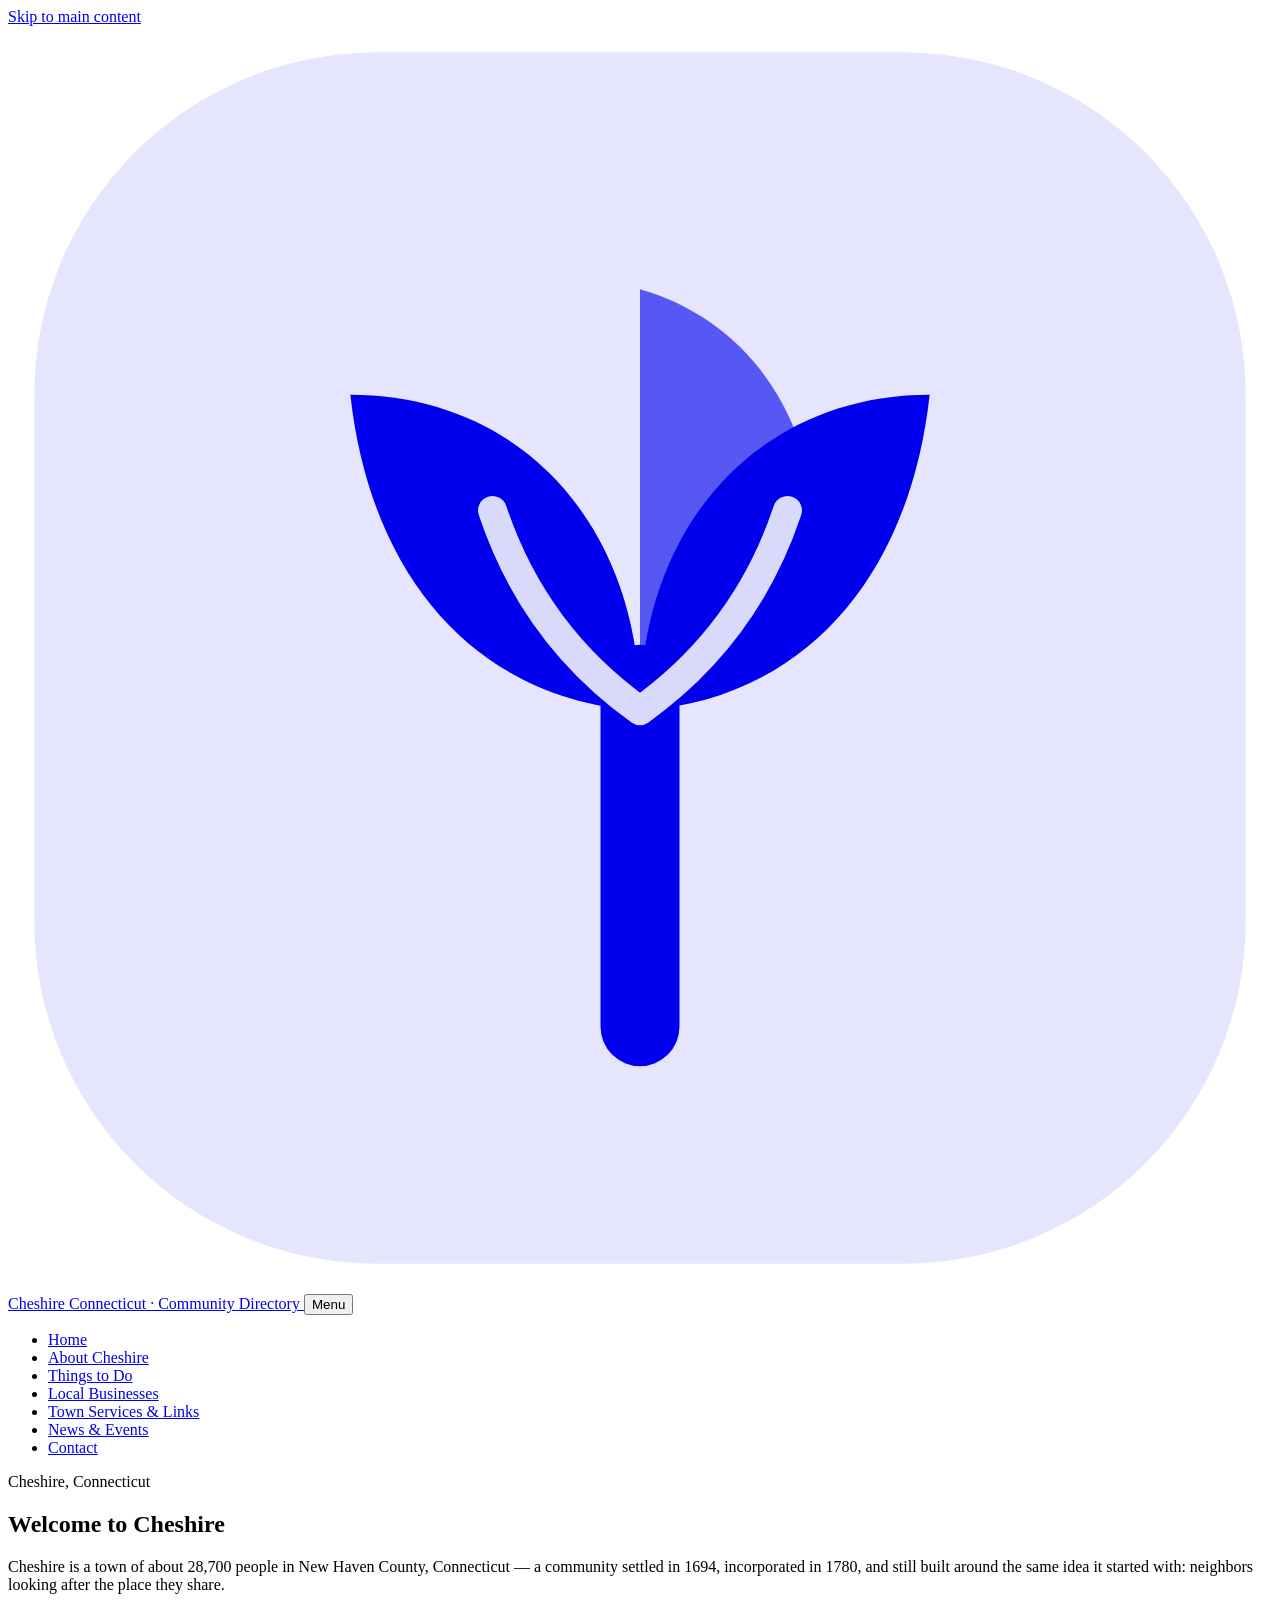
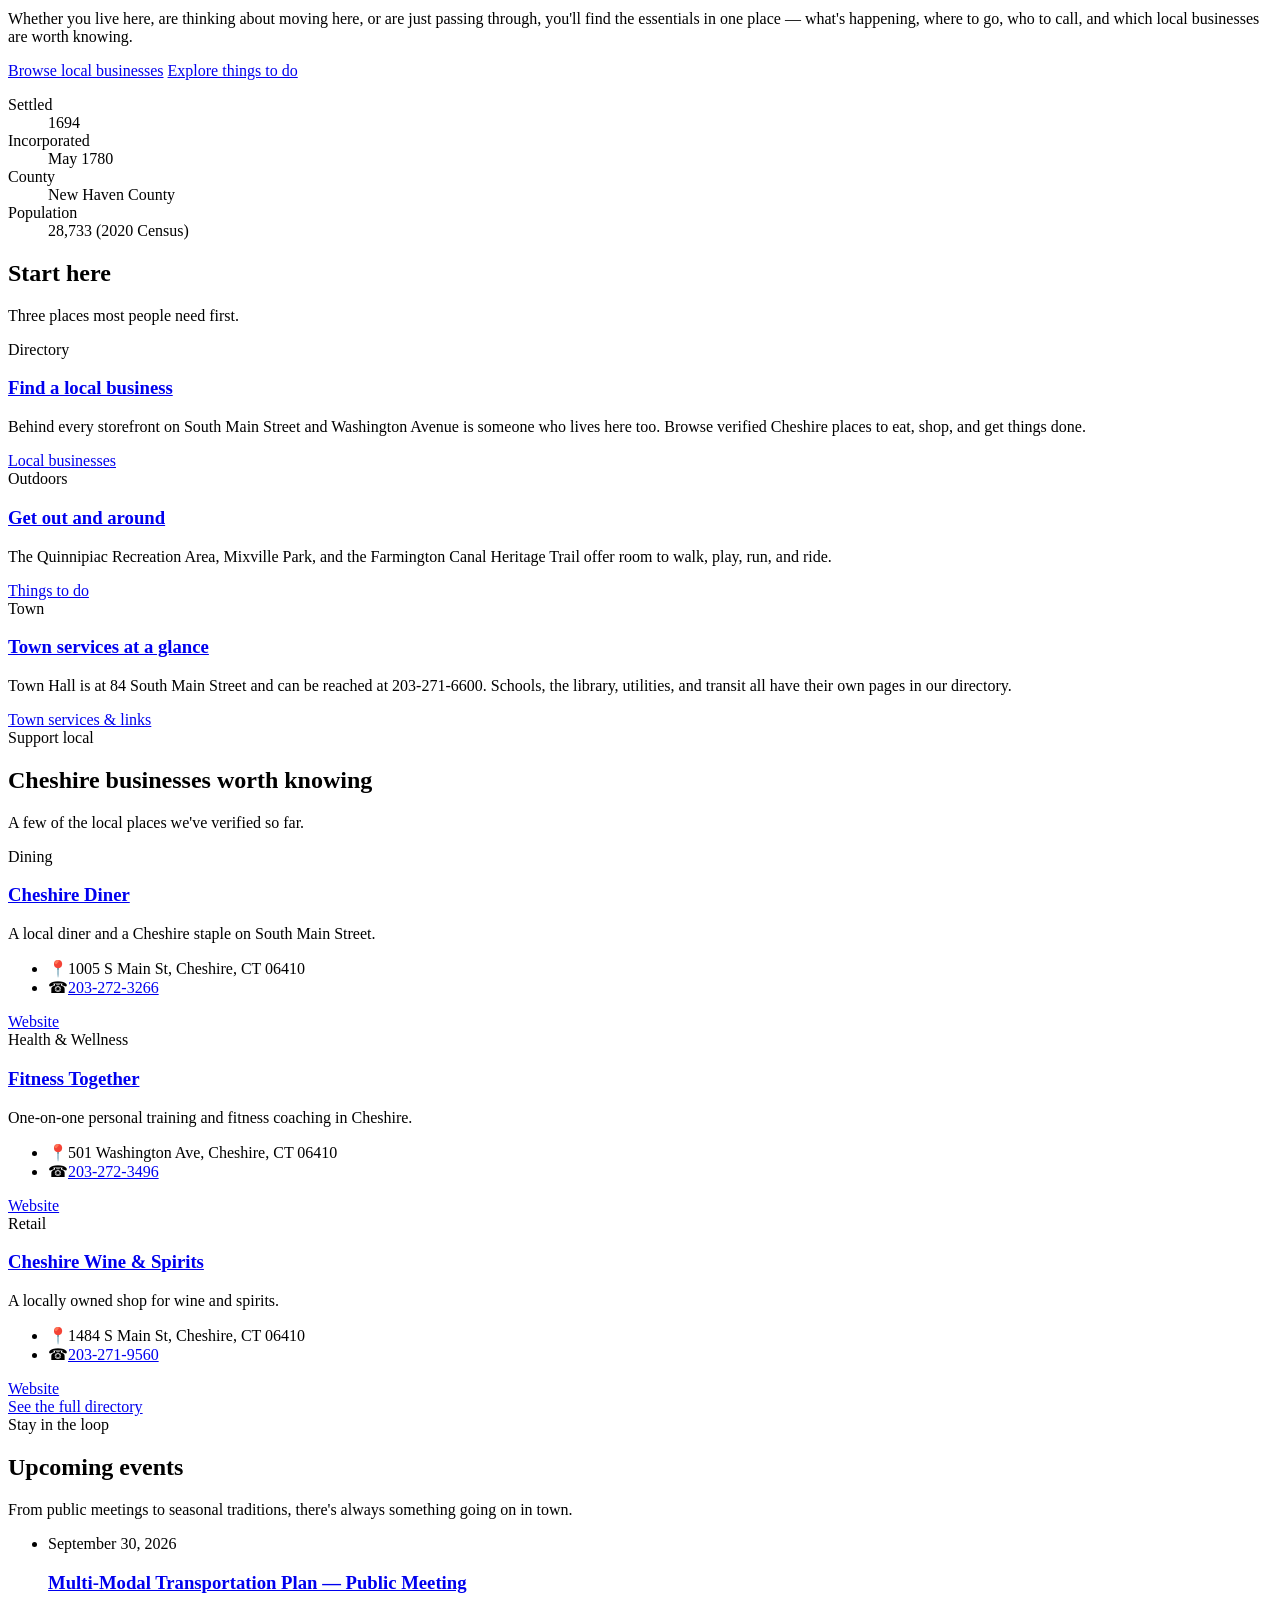
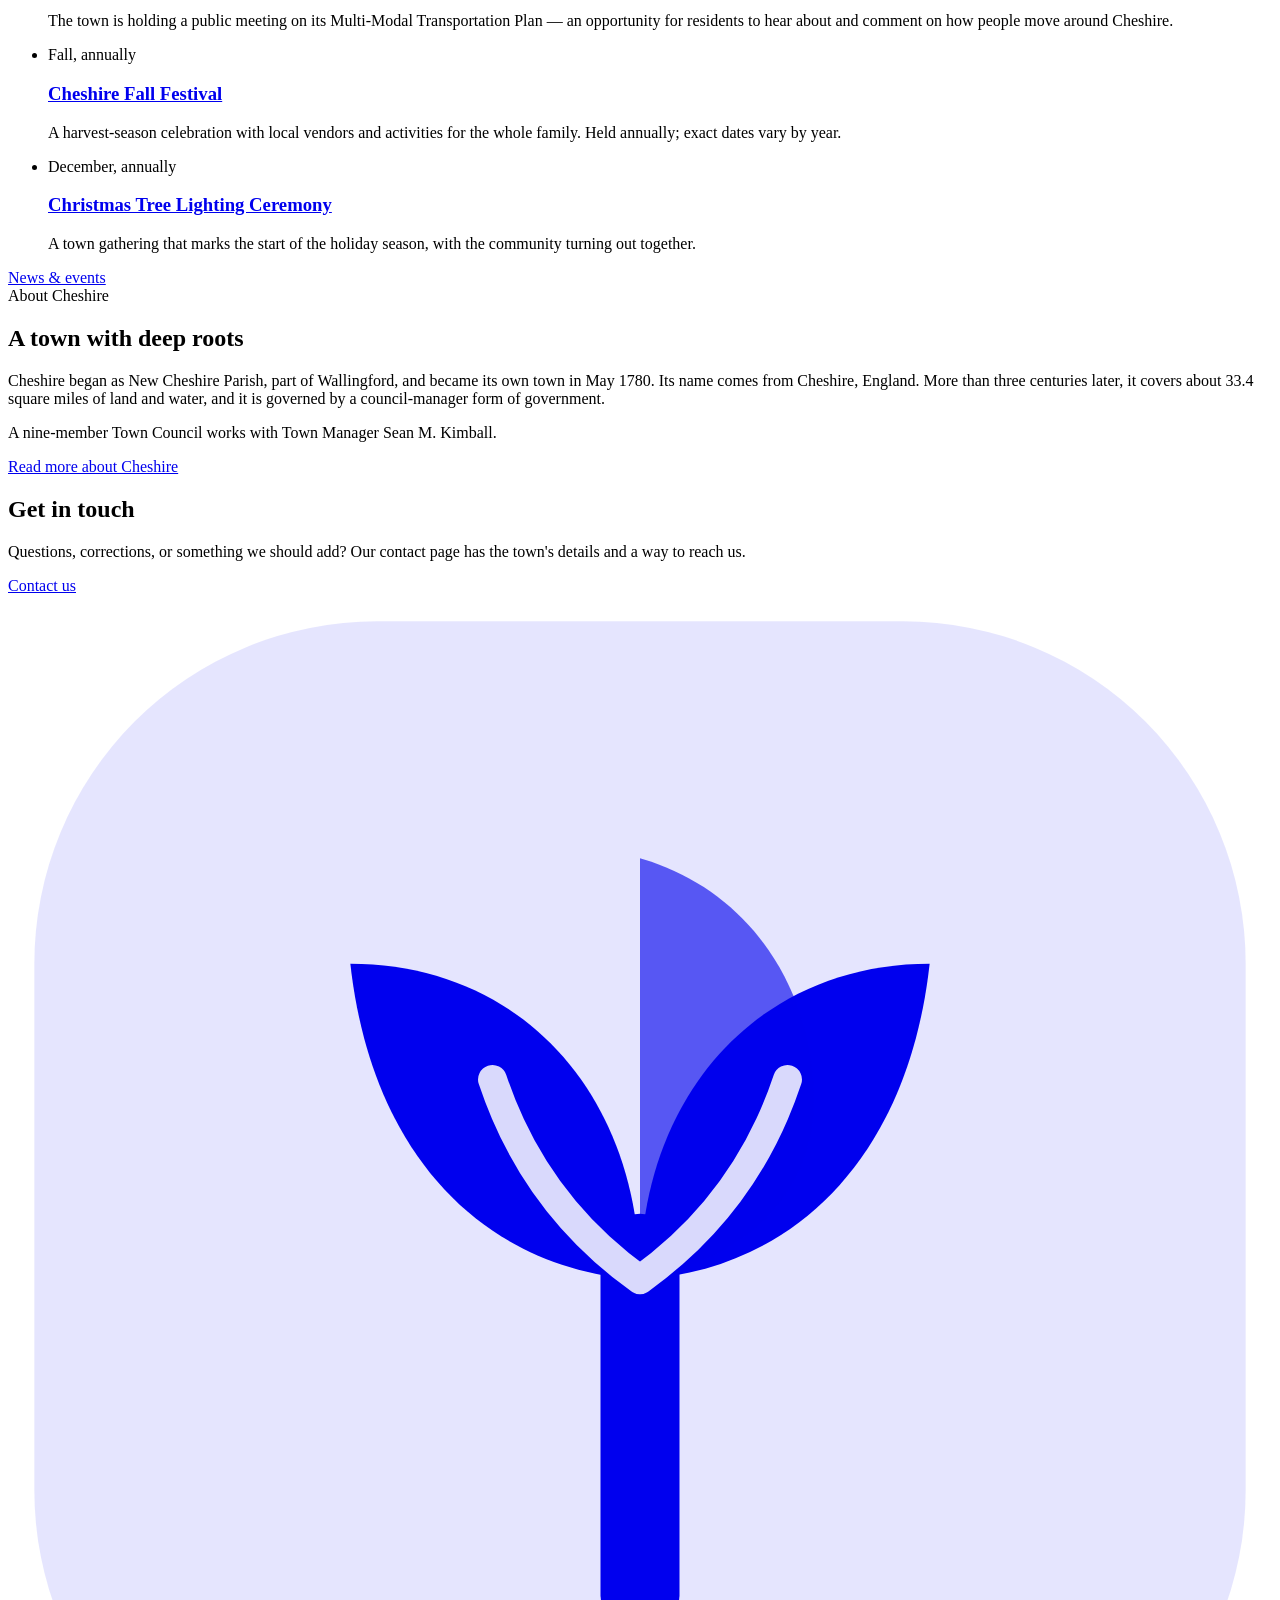
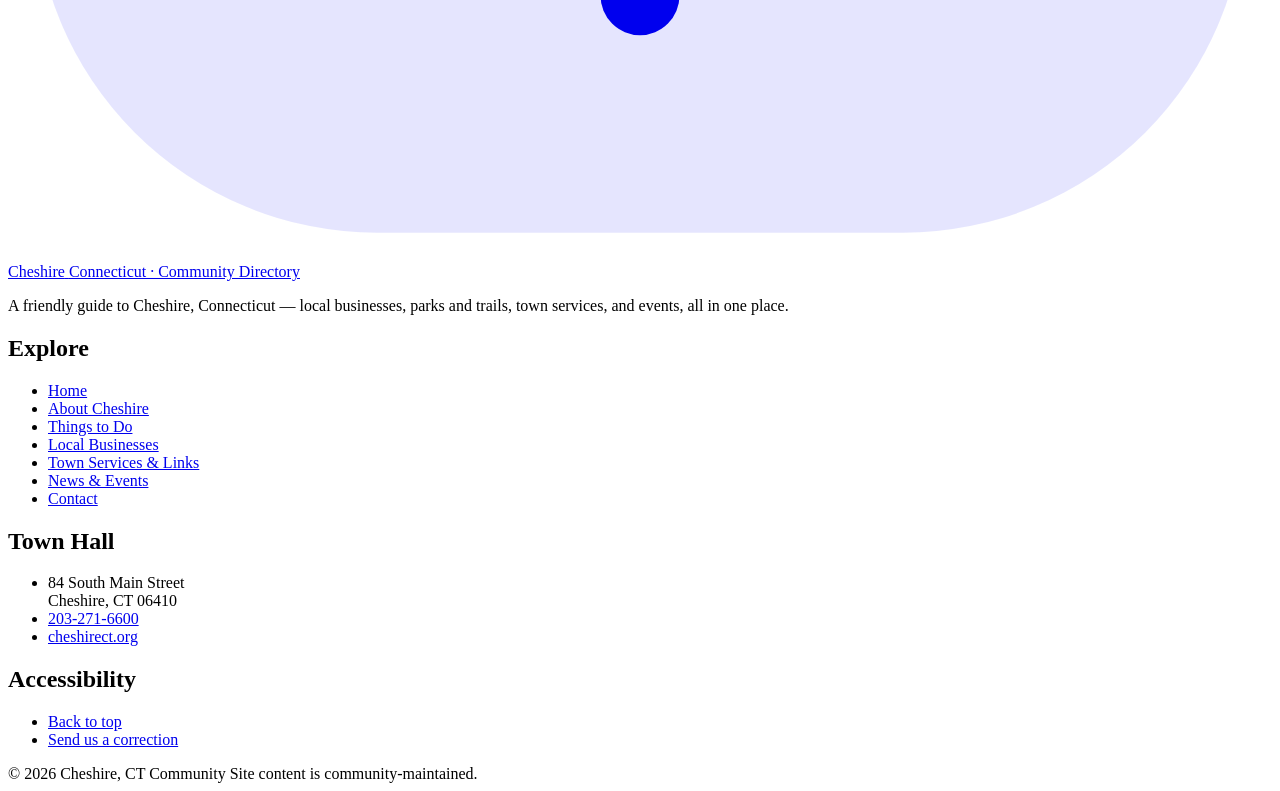
==== index.html @ d958666a "Add index.html" ====
<!DOCTYPE html>
<html lang="en">
<head>
<meta charset="utf-8">
<meta name="viewport" content="width=device-width, initial-scale=1">
<title>Cheshire Community Directory — Cheshire, Connecticut</title>
<meta name="description" content="A friendly guide to Cheshire, Connecticut — local businesses, parks and trails, town services, and events, all in one place.">
<link rel="canonical" href="index.html">

<!-- Open Graph -->
<meta property="og:type" content="website">
<meta property="og:site_name" content="Cheshire, CT Community">
<meta property="og:title" content="Cheshire, CT Community">
<meta property="og:description" content="Everything Cheshire, Connecticut in one place — what's happening, where to go, who to call, and which local businesses are worth knowing.">
<meta property="og:url" content="index.html">
<meta property="og:locale" content="en_US">
<meta name="twitter:card" content="summary">

<!-- Inline SVG favicon — the oak-leaf rosette mark (no binary asset) -->
<link rel="icon" href="data:image/svg+xml,%3Csvg xmlns='http://www.w3.org/2000/svg' viewBox='0 0 48 48'%3E%3Crect x='1' y='1' width='46' height='46' rx='13' fill='%231F5B3F'/%3E%3Cpath d='M24 38V25' stroke='%23FFFFFF' stroke-width='3' stroke-linecap='round' fill='none'/%3E%3Cpath d='M24 26c0-7 4.5-12 11-12-.8 7.2-5 11.6-11 12z' fill='%23FFFFFF'/%3E%3Cpath d='M24 26c0-7-4.5-12-11-12 .8 7.2 5 11.6 11 12z' fill='%23FFFFFF'/%3E%3Cpath d='M24 26V10c4.2 1.2 6.6 5 6.6 9.2 0 3.4-2.4 6-6.6 6.8z' fill='%23FFFFFF' opacity='0.62'/%3E%3C/svg%3E">

<link rel="stylesheet" href="css/styles.css">
<script defer src="js/main.js"></script>
</head>
<body>
<a class="skip-link" href="#main">Skip to main content</a>

<header class="site-header">
  <div class="container site-header__inner">
    <a class="brand" href="index.html">
      <svg class="logo-mark" viewBox="0 0 48 48" role="img" aria-label="Cheshire Community Directory logo">
        <rect x="1" y="1" width="46" height="46" rx="13" fill="currentColor" opacity="0.10"/>
        <path d="M24 38V25" stroke="currentColor" stroke-width="3" stroke-linecap="round" fill="none"/>
        <path d="M24 26c0-7 4.5-12 11-12-.8 7.2-5 11.6-11 12z" fill="currentColor"/>
        <path d="M24 26c0-7-4.5-12-11-12 .8 7.2 5 11.6 11 12z" fill="currentColor"/>
        <path d="M24 26V10c4.2 1.2 6.6 5 6.6 9.2 0 3.4-2.4 6-6.6 6.8z" fill="currentColor" opacity="0.62"/>
        <path d="M24 26c2.8-2 4.6-4.6 5.6-7.6M24 26c-2.8-2-4.6-4.6-5.6-7.6" stroke="#FFFFFF" stroke-width="1.1" stroke-linecap="round" fill="none" opacity="0.85"/>
      </svg>
      <span class="brand__text">
        <span class="brand__word">Cheshire</span>
        <span class="brand__descriptor">Connecticut · Community Directory</span>
      </span>
    </a>

    <button class="nav-toggle" type="button" aria-expanded="false" aria-controls="site-nav" aria-label="Open menu">
      <span class="nav-toggle__bars" aria-hidden="true"></span>
      <span class="nav-toggle__label">Menu</span>
    </button>

    <nav class="site-nav" id="site-nav" aria-label="Main">
      <ul class="site-nav__list">
        <li><a class="site-nav__link" href="index.html" aria-current="page">Home</a></li>
        <li><a class="site-nav__link" href="about.html">About Cheshire</a></li>
        <li><a class="site-nav__link" href="things-to-do.html">Things to Do</a></li>
        <li><a class="site-nav__link" href="businesses.html">Local Businesses</a></li>
        <li><a class="site-nav__link" href="services.html">Town Services &amp; Links</a></li>
        <li><a class="site-nav__link" href="news-events.html">News &amp; Events</a></li>
        <li><a class="site-nav__link" href="contact.html">Contact</a></li>
      </ul>
    </nav>
  </div>
</header>

<main id="main">

  <section class="hero" aria-labelledby="hero-title">
    <div class="hero__inner">
      <div>
        <span class="eyebrow">Cheshire, Connecticut</span>
        <h1 id="hero-title">Welcome to Cheshire</h1>
        <p class="lead">Cheshire is a town of about 28,700 people in New Haven County, Connecticut — a community settled in 1694, incorporated in 1780, and still built around the same idea it started with: neighbors looking after the place they share.</p>
        <p>Whether you live here, are thinking about moving here, or are just passing through, you'll find the essentials in one place — what's happening, where to go, who to call, and which local businesses are worth knowing.</p>
        <div class="btn-row">
          <a class="btn btn--primary" href="businesses.html">Browse local businesses</a>
          <a class="btn btn--secondary" href="things-to-do.html">Explore things to do</a>
        </div>
      </div>
      <div>
        <dl class="facts">
          <div>
            <dt>Settled</dt>
            <dd>1694</dd>
          </div>
          <div>
            <dt>Incorporated</dt>
            <dd>May 1780</dd>
          </div>
          <div>
            <dt>County</dt>
            <dd>New Haven County</dd>
          </div>
          <div>
            <dt>Population</dt>
            <dd>28,733 <span class="meta">(2020 Census)</span></dd>
          </div>
        </dl>
      </div>
    </div>
  </section>

  <section class="section" aria-labelledby="quick-title">
    <div class="container">
      <div class="section__head">
        <h2 id="quick-title">Start here</h2>
        <p class="lead">Three places most people need first.</p>
      </div>
      <div class="grid grid--cards">
        <article class="card card--link">
          <span class="eyebrow">Directory</span>
          <h3 class="card__title"><a href="businesses.html">Find a local business</a></h3>
          <p class="card__body">Behind every storefront on South Main Street and Washington Avenue is someone who lives here too. Browse verified Cheshire places to eat, shop, and get things done.</p>
          <div class="card__actions">
            <a class="link-arrow" href="businesses.html">Local businesses</a>
          </div>
        </article>
        <article class="card card--link">
          <span class="eyebrow">Outdoors</span>
          <h3 class="card__title"><a href="things-to-do.html">Get out and around</a></h3>
          <p class="card__body">The Quinnipiac Recreation Area, Mixville Park, and the Farmington Canal Heritage Trail offer room to walk, play, run, and ride.</p>
          <div class="card__actions">
            <a class="link-arrow" href="things-to-do.html">Things to do</a>
          </div>
        </article>
        <article class="card card--link">
          <span class="eyebrow">Town</span>
          <h3 class="card__title"><a href="services.html">Town services at a glance</a></h3>
          <p class="card__body">Town Hall is at 84 South Main Street and can be reached at 203-271-6600. Schools, the library, utilities, and transit all have their own pages in our directory.</p>
          <div class="card__actions">
            <a class="link-arrow" href="services.html">Town services &amp; links</a>
          </div>
        </article>
      </div>
    </div>
  </section>

  <section class="section section--alt" aria-labelledby="featured-title">
    <div class="container">
      <div class="section__head">
        <span class="eyebrow">Support local</span>
        <h2 id="featured-title">Cheshire businesses worth knowing</h2>
        <p class="lead">A few of the local places we've verified so far.</p>
      </div>
      <div class="grid grid--cards">
        <article class="card">
          <span class="eyebrow">Dining</span>
          <h3 class="card__title"><a href="businesses.html#dining">Cheshire Diner</a></h3>
          <p class="card__body">A local diner and a Cheshire staple on South Main Street.</p>
          <ul class="card__contact">
            <li><span aria-hidden="true">📍</span><span>1005 S Main St, Cheshire, CT 06410</span></li>
            <li><span aria-hidden="true">☎</span><a href="tel:+12032723266">203-272-3266</a></li>
          </ul>
          <div class="card__actions">
            <a class="link-arrow link-out" href="http://www.cheshirediner.com" rel="noopener">Website</a>
          </div>
        </article>
        <article class="card">
          <span class="eyebrow">Health &amp; Wellness</span>
          <h3 class="card__title"><a href="businesses.html#health-wellness">Fitness Together</a></h3>
          <p class="card__body">One-on-one personal training and fitness coaching in Cheshire.</p>
          <ul class="card__contact">
            <li><span aria-hidden="true">📍</span><span>501 Washington Ave, Cheshire, CT 06410</span></li>
            <li><span aria-hidden="true">☎</span><a href="tel:+12032723496">203-272-3496</a></li>
          </ul>
          <div class="card__actions">
            <a class="link-arrow link-out" href="https://fitnesstogether.com/cheshire" rel="noopener">Website</a>
          </div>
        </article>
        <article class="card">
          <span class="eyebrow">Retail</span>
          <h3 class="card__title"><a href="businesses.html#retail">Cheshire Wine &amp; Spirits</a></h3>
          <p class="card__body">A locally owned shop for wine and spirits.</p>
          <ul class="card__contact">
            <li><span aria-hidden="true">📍</span><span>1484 S Main St, Cheshire, CT 06410</span></li>
            <li><span aria-hidden="true">☎</span><a href="tel:+12032719560">203-271-9560</a></li>
          </ul>
          <div class="card__actions">
            <a class="link-arrow link-out" href="https://cheshirewinespirits.com/" rel="noopener">Website</a>
          </div>
        </article>
      </div>
      <div class="btn-row">
        <a class="btn btn--quiet" href="businesses.html">See the full directory</a>
      </div>
    </div>
  </section>

  <section class="section" aria-labelledby="events-title">
    <div class="container">
      <div class="split">
        <div>
          <div class="section__head">
            <span class="eyebrow">Stay in the loop</span>
            <h2 id="events-title">Upcoming events</h2>
            <p class="lead">From public meetings to seasonal traditions, there's always something going on in town.</p>
          </div>
          <ul class="news-list">
            <li>
              <time datetime="2026-09-30">September 30, 2026</time>
              <h3 class="card__title"><a href="news-events.html#transport-plan">Multi-Modal Transportation Plan — Public Meeting</a></h3>
              <p class="card__body mb-0">The town is holding a public meeting on its Multi-Modal Transportation Plan — an opportunity for residents to hear about and comment on how people move around Cheshire.</p>
            </li>
            <li>
              <time datetime="2026-10">Fall, annually</time>
              <h3 class="card__title"><a href="news-events.html#fall-festival">Cheshire Fall Festival</a></h3>
              <p class="card__body mb-0">A harvest-season celebration with local vendors and activities for the whole family. Held annually; exact dates vary by year.</p>
            </li>
            <li>
              <time datetime="2026-12">December, annually</time>
              <h3 class="card__title"><a href="news-events.html#tree-lighting">Christmas Tree Lighting Ceremony</a></h3>
              <p class="card__body mb-0">A town gathering that marks the start of the holiday season, with the community turning out together.</p>
            </li>
          </ul>
          <div class="btn-row">
            <a class="btn btn--quiet" href="news-events.html">News &amp; events</a>
          </div>
        </div>
        <aside aria-labelledby="about-teaser-title">
          <div class="card">
            <span class="eyebrow">About Cheshire</span>
            <h2 id="about-teaser-title" class="card__title">A town with deep roots</h2>
            <p class="card__body">Cheshire began as New Cheshire Parish, part of Wallingford, and became its own town in May 1780. Its name comes from Cheshire, England. More than three centuries later, it covers about 33.4 square miles of land and water, and it is governed by a council-manager form of government.</p>
            <p class="card__body mb-0">A nine-member Town Council works with Town Manager Sean M. Kimball.</p>
            <div class="card__actions">
              <a class="link-arrow" href="about.html">Read more about Cheshire</a>
            </div>
          </div>
        </aside>
      </div>
    </div>
  </section>

  <section class="section section--tint" aria-labelledby="contact-cta-title">
    <div class="container container--narrow text-center">
      <h2 id="contact-cta-title">Get in touch</h2>
      <p>Questions, corrections, or something we should add? Our contact page has the town's details and a way to reach us.</p>
      <div class="btn-row" style="justify-content:center">
        <a class="btn btn--primary" href="contact.html">Contact us</a>
      </div>
    </div>
  </section>

</main>

<footer class="site-footer">
  <div class="container">
    <div class="site-footer__grid">
      <div>
        <a class="brand" href="index.html">
          <svg class="logo-mark" viewBox="0 0 48 48" role="img" aria-label="Cheshire Community Directory logo">
            <rect x="1" y="1" width="46" height="46" rx="13" fill="currentColor" opacity="0.10"/>
            <path d="M24 38V25" stroke="currentColor" stroke-width="3" stroke-linecap="round" fill="none"/>
            <path d="M24 26c0-7 4.5-12 11-12-.8 7.2-5 11.6-11 12z" fill="currentColor"/>
            <path d="M24 26c0-7-4.5-12-11-12 .8 7.2 5 11.6 11 12z" fill="currentColor"/>
            <path d="M24 26V10c4.2 1.2 6.6 5 6.6 9.2 0 3.4-2.4 6-6.6 6.8z" fill="currentColor" opacity="0.62"/>
            <path d="M24 26c2.8-2 4.6-4.6 5.6-7.6M24 26c-2.8-2-4.6-4.6-5.6-7.6" stroke="#FFFFFF" stroke-width="1.1" stroke-linecap="round" fill="none" opacity="0.85"/>
          </svg>
          <span class="brand__text">
            <span class="brand__word">Cheshire</span>
            <span class="brand__descriptor">Connecticut · Community Directory</span>
          </span>
        </a>
        <p class="mt-4">A friendly guide to Cheshire, Connecticut — local businesses, parks and trails, town services, and events, all in one place.</p>
      </div>

      <nav aria-labelledby="footer-explore">
        <h2 id="footer-explore">Explore</h2>
        <ul>
          <li><a href="index.html">Home</a></li>
          <li><a href="about.html">About Cheshire</a></li>
          <li><a href="things-to-do.html">Things to Do</a></li>
          <li><a href="businesses.html">Local Businesses</a></li>
          <li><a href="services.html">Town Services &amp; Links</a></li>
          <li><a href="news-events.html">News &amp; Events</a></li>
          <li><a href="contact.html">Contact</a></li>
        </ul>
      </nav>

      <div>
        <h2>Town Hall</h2>
        <ul>
          <li>84 South Main Street<br>Cheshire, CT 06410</li>
          <li><a href="tel:+12032716600">203-271-6600</a></li>
          <li><a href="https://www.cheshirect.org" rel="noopener">cheshirect.org</a></li>
        </ul>
      </div>

      <div>
        <h2>Accessibility</h2>
        <ul>
          <li><a href="#main">Back to top</a></li>
          <li><a href="contact.html">Send us a correction</a></li>
        </ul>
      </div>
    </div>

    <div class="site-footer__bottom">
      <span>© <span data-current-year>2026</span> Cheshire, CT Community</span>
      <span>Site content is community-maintained.</span>
    </div>
  </div>
</footer>

</body>
</html>
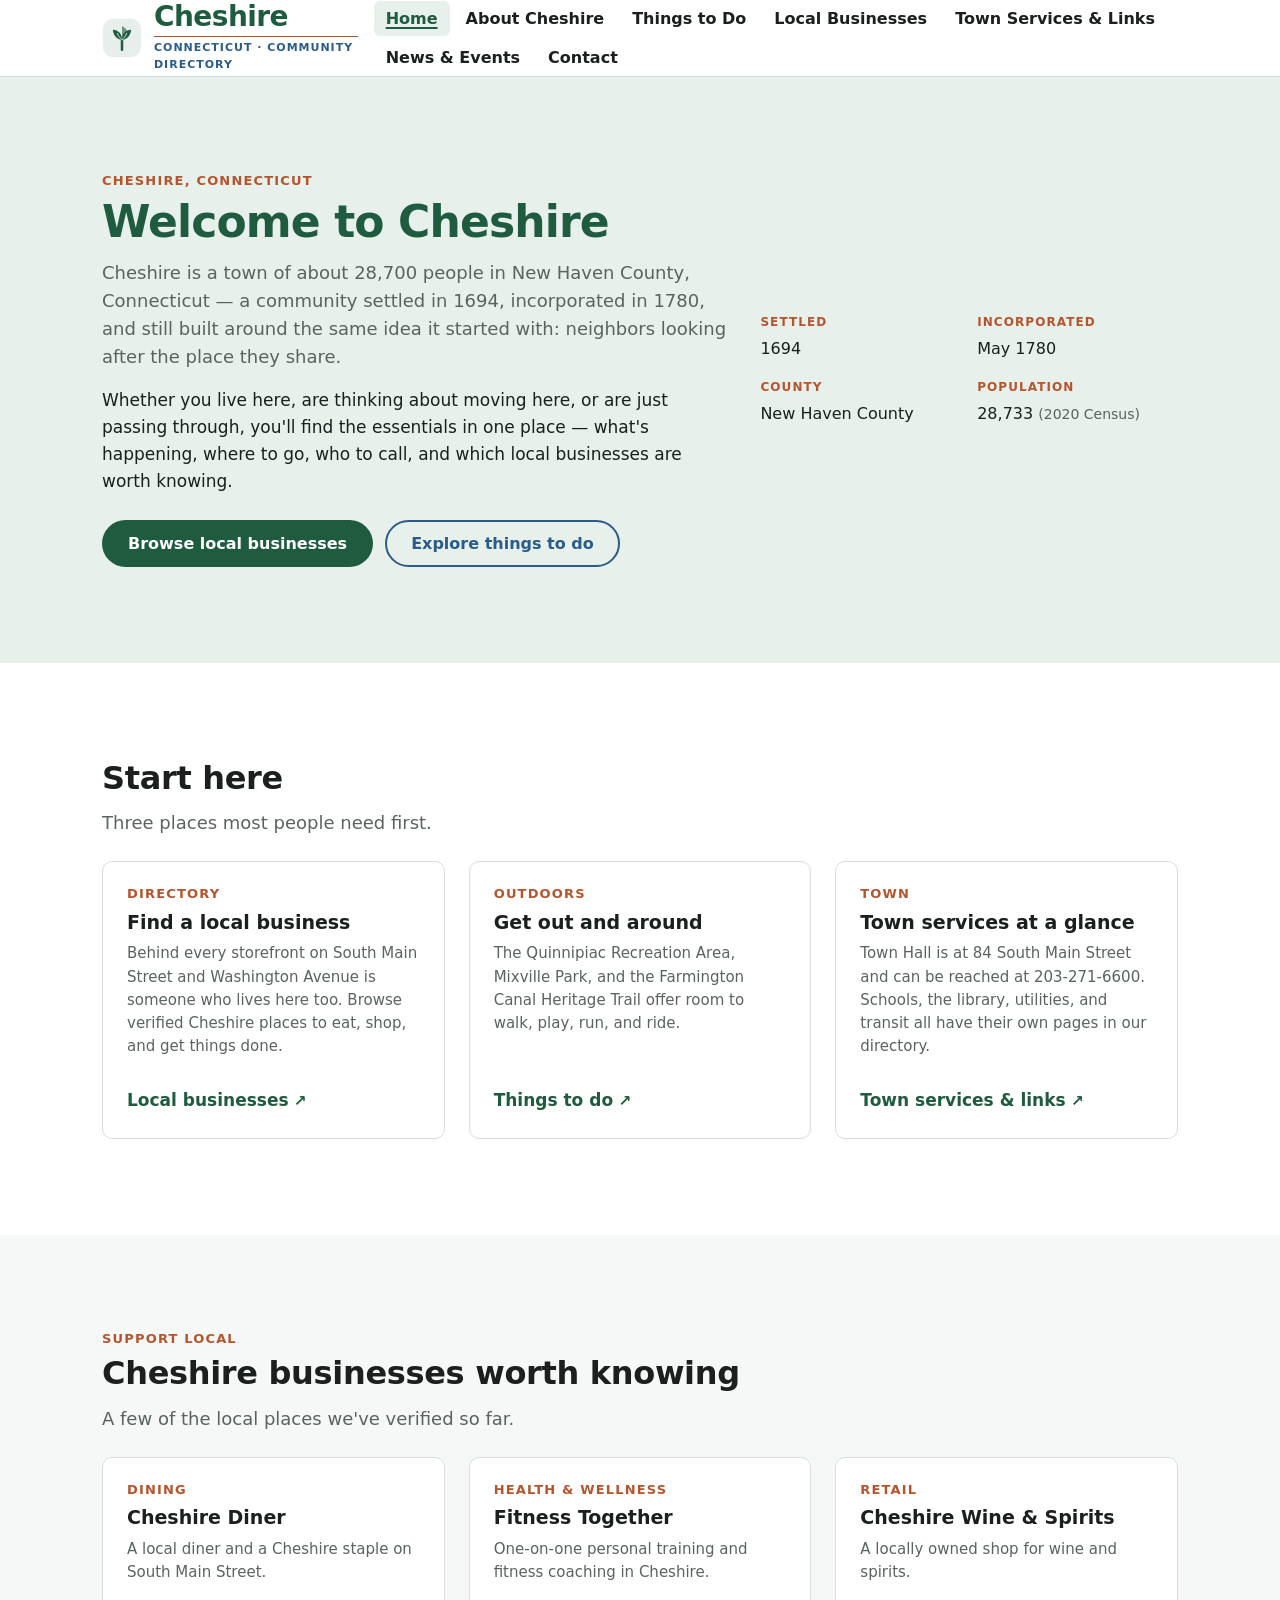
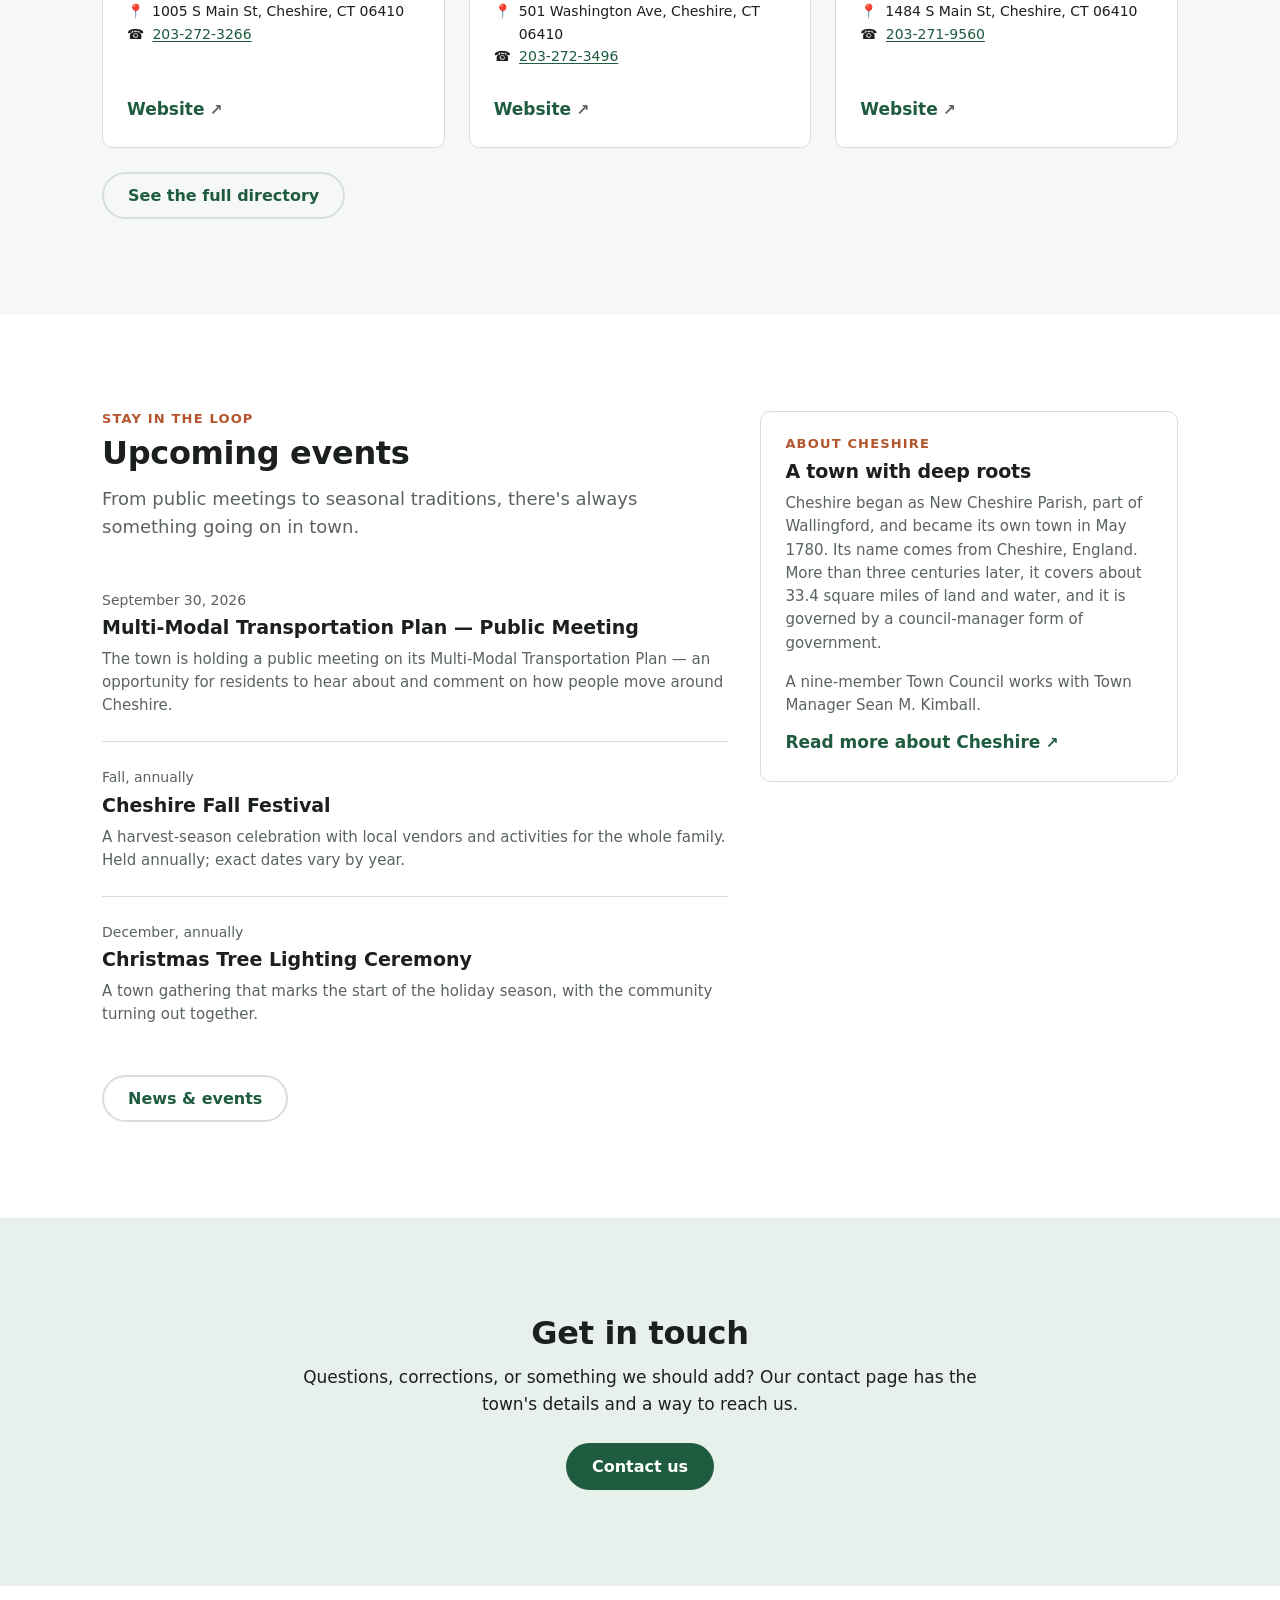
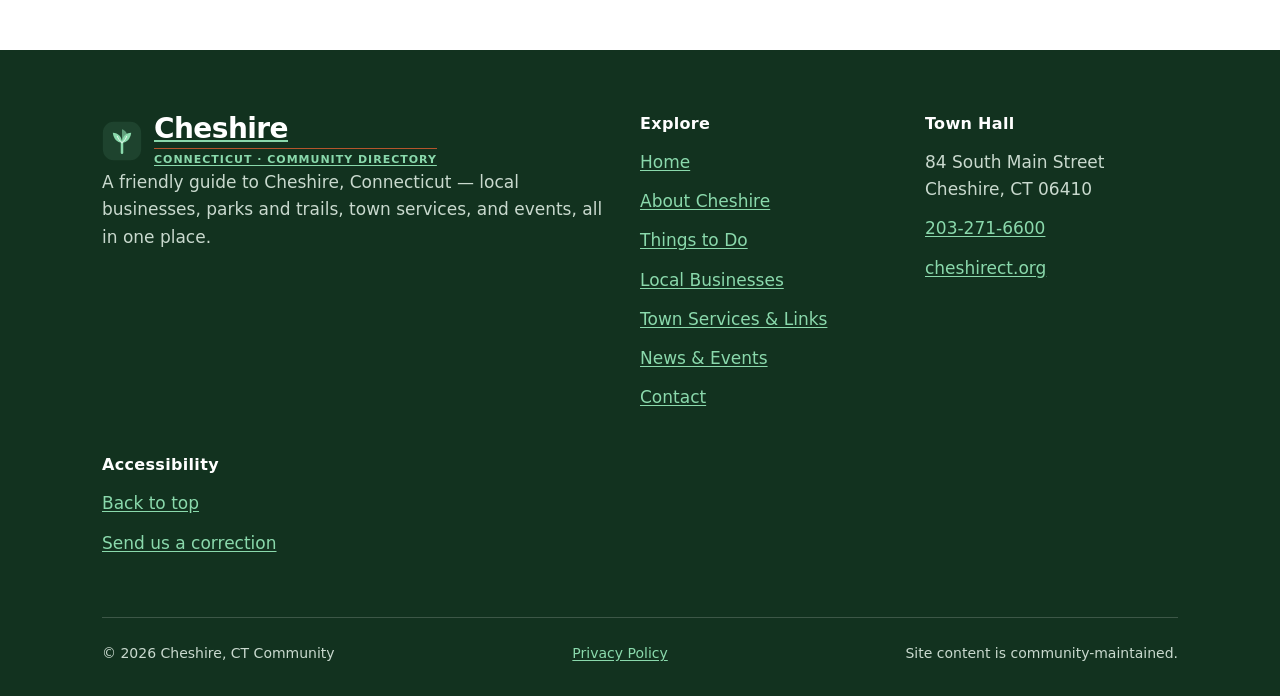
==== commit 595e0be0: "Add Privacy Policy footer link (QC fix)" ====
--- a/index.html
+++ b/index.html
@@ -295,6 +295,7 @@
 
     <div class="site-footer__bottom">
       <span>© <span data-current-year>2026</span> Cheshire, CT Community</span>
+      <a href="privacy.html">Privacy Policy</a>
       <span>Site content is community-maintained.</span>
     </div>
   </div>
--- a/css/styles.css
+++ b/css/styles.css
@@ -0,0 +1,874 @@
+/* ==========================================================================
+   Cheshire Community Directory — styles.css
+   Plain CSS, mobile-first, no framework, no build step.
+   Source of truth: design/design-system.md (v1.0).
+   Tokens (§2 palette, §3 typography, §4 spacing) mirrored from that document.
+   ========================================================================== */
+
+/* --------------------------------------------------------------------------
+   1. Design tokens
+   -------------------------------------------------------------------------- */
+:root {
+  /* Brand / core (§2.1) */
+  --color-primary:      #1F5B3F; /* Cheshire Green */
+  --color-primary-dark: #16452F;
+  --color-primary-tint: #E7F0EB;
+  --color-secondary:      #2A5C8A; /* Housatonic Blue */
+  --color-secondary-dark: #1E4366;
+  --color-accent:      #B4552D; /* Warm Clay */
+  --color-accent-tint: #FBEDE5;
+
+  /* Neutrals (§2.2) */
+  --color-ink:         #1B1F1D;
+  --color-ink-muted:   #5A635E;
+  --color-border:      #D8DEDA;
+  --color-surface:     #FFFFFF;
+  --color-surface-alt: #F5F8F6;
+  --color-surface-dark:#12321F;
+
+  /* Status (§2.3) */
+  --color-success:      #1E7A4B;
+  --color-success-tint: #E6F4EC;
+  --color-warning:      #8A5300;
+  --color-warning-tint: #FDF1DC;
+
+  /* Footer-specific text (§2.4 verified pairings) */
+  --color-footer-text:  #FFFFFF;
+  --color-footer-muted: #C9D9CE;
+  --color-footer-link:  #8AD9AC;
+
+  /* Typography (§3.1) — no webfont in v1 */
+  --font-sans: system-ui, -apple-system, "Segoe UI", Roboto,
+               "Helvetica Neue", Arial, sans-serif;
+  --font-mono: ui-monospace, SFMono-Regular, Menlo, Consolas, monospace;
+
+  /* Spacing scale (§4.1) */
+  --space-1: 0.25rem;  /*  4px */
+  --space-2: 0.5rem;   /*  8px */
+  --space-3: 0.75rem;  /* 12px */
+  --space-4: 1rem;     /* 16px */
+  --space-5: 1.5rem;   /* 24px */
+  --space-6: 2rem;     /* 32px */
+  --space-7: 3rem;     /* 48px */
+  --space-8: 4rem;     /* 64px */
+  --space-9: 6rem;     /* 96px */
+
+  /* Layout (§4.2) */
+  --container-max:    1140px;
+  --container-narrow:  760px;
+  --container-wide:   1320px;
+  --gutter: 1rem;
+
+  /* Shape */
+  --radius-card: 10px;
+  --radius-sm: 6px;
+  --radius-pill: 999px;
+
+  --shadow-hover: 0 4px 16px rgba(18, 50, 31, 0.10);
+  --shadow-header: 0 2px 12px rgba(18, 50, 31, 0.12);
+  --transition: 160ms ease;
+
+  /* Header height — used to offset anchor targets under the sticky header */
+  --header-h: 64px;
+}
+@media (min-width: 900px) {
+  :root { --header-h: 76px; }
+}
+
+@media (min-width: 768px) {
+  :root { --gutter: 1.5rem; } /* 24px */
+}
+@media (min-width: 1024px) {
+  :root { --gutter: 2rem; }   /* 32px */
+}
+
+/* --------------------------------------------------------------------------
+   2. Reset / base
+   -------------------------------------------------------------------------- */
+*,
+*::before,
+*::after { box-sizing: border-box; }
+
+html {
+  -webkit-text-size-adjust: 100%;
+  text-size-adjust: 100%;
+  scroll-behavior: smooth;
+}
+
+@media (prefers-reduced-motion: reduce) {
+  html { scroll-behavior: auto; }
+  *, *::before, *::after {
+    animation-duration: 0.01ms !important;
+    animation-iteration-count: 1 !important;
+    transition-duration: 0.01ms !important;
+  }
+}
+
+body {
+  margin: 0;
+  font-family: var(--font-sans);
+  font-size: 1.0625rem; /* 17px */
+  line-height: 1.6;
+  color: var(--color-ink);
+  background-color: var(--color-surface);
+  overflow-x: hidden;
+}
+
+img, svg, video { max-width: 100%; height: auto; display: block; }
+
+/* --------------------------------------------------------------------------
+   3. Typography (§3.2 / §3.3)
+   -------------------------------------------------------------------------- */
+h1, h2, h3, h4 {
+  color: var(--color-ink);
+  margin: 0 0 var(--space-3);
+  font-weight: 700;
+  text-wrap: balance;
+}
+
+h1 {
+  font-size: 1.875rem;      /* 30px mobile */
+  line-height: 1.15;
+  letter-spacing: -0.02em;
+}
+h2 {
+  font-size: 1.5rem;        /* 24px mobile */
+  line-height: 1.2;
+  letter-spacing: -0.01em;
+}
+h3 {
+  font-size: 1.25rem;       /* 20px mobile */
+  line-height: 1.25;
+  font-weight: 600;
+}
+h4 {
+  font-size: 1.0625rem;     /* 17px mobile */
+  line-height: 1.3;
+  font-weight: 600;
+}
+
+@media (min-width: 1024px) {
+  h1 { font-size: 2.75rem; }  /* 44px */
+  h2 { font-size: 2rem; }     /* 32px */
+  h3 { font-size: 1.5rem; }   /* 24px */
+  h4 { font-size: 1.125rem; } /* 18px */
+}
+
+p { margin: 0 0 var(--space-4); }
+
+a {
+  color: var(--color-primary);
+  text-underline-offset: 2px;
+}
+a:hover { color: var(--color-primary-dark); }
+
+strong { font-weight: 700; }
+
+.eyebrow {
+  display: block;
+  font-size: 0.75rem;      /* 12px mobile */
+  font-weight: 600;
+  line-height: 1.2;
+  letter-spacing: 0.09em;
+  text-transform: uppercase;
+  color: var(--color-accent);
+  margin: 0 0 var(--space-2);
+}
+@media (min-width: 1024px) { .eyebrow { font-size: 0.8125rem; } }
+
+.lead {
+  font-size: 1.125rem;
+  line-height: 1.55;
+  color: var(--color-ink-muted);
+}
+
+.meta {
+  font-size: 0.875rem; /* 14px */
+  line-height: 1.5;
+  color: var(--color-ink-muted);
+}
+
+.prose { max-width: 68ch; }
+.prose-wide { max-width: 72ch; }
+
+/* --------------------------------------------------------------------------
+   4. Focus visibility + skip link (accessibility)
+   -------------------------------------------------------------------------- */
+:focus-visible {
+  outline: 3px solid var(--color-secondary);
+  outline-offset: 2px;
+  border-radius: var(--radius-sm);
+}
+/* Fallback for engines without :focus-visible */
+a:focus, button:focus, input:focus, select:focus, textarea:focus {
+  outline: 3px solid var(--color-secondary);
+  outline-offset: 2px;
+}
+:focus:not(:focus-visible) { outline: none; }
+
+/* Dark surfaces (footer, primary buttons) get a light focus ring (§5.9) */
+.site-footer :focus-visible,
+.btn--primary:focus-visible {
+  outline-color: #FFFFFF;
+}
+
+.skip-link {
+  position: absolute;
+  left: var(--space-4);
+  top: -100px;
+  z-index: 100;
+  background: var(--color-primary);
+  color: #FFFFFF;
+  padding: var(--space-3) var(--space-4);
+  border-radius: 0 0 var(--radius-sm) var(--radius-sm);
+  font-weight: 600;
+  text-decoration: none;
+  transition: top var(--transition);
+}
+.skip-link:focus { top: 0; color: #FFFFFF; }
+
+.visually-hidden {
+  position: absolute !important;
+  width: 1px; height: 1px;
+  padding: 0; margin: -1px;
+  overflow: hidden;
+  clip: rect(0 0 0 0);
+  clip-path: inset(50%);
+  white-space: nowrap;
+  border: 0;
+}
+
+/* --------------------------------------------------------------------------
+   5. Layout primitives (§4.2 / §4.4)
+   -------------------------------------------------------------------------- */
+.container {
+  width: 100%;
+  max-width: var(--container-max);
+  margin-inline: auto;
+  padding-inline: var(--gutter);
+}
+.container--narrow { max-width: var(--container-narrow); }
+.container--wide   { max-width: var(--container-wide); }
+
+.section { padding-block: var(--space-7); }
+.section--alt { background-color: var(--color-surface-alt); }
+.section--tint { background-color: var(--color-primary-tint); }
+@media (min-width: 1024px) {
+  .section { padding-block: var(--space-9); }
+}
+
+.section__head { margin-bottom: var(--space-5); }
+.section__head p:last-child { margin-bottom: 0; }
+
+.stack > * + * { margin-top: var(--space-4); }
+
+.grid {
+  display: grid;
+  gap: var(--space-5);
+  grid-template-columns: 1fr;
+}
+@media (min-width: 640px) {
+  .grid--cards { grid-template-columns: repeat(2, minmax(0, 1fr)); }
+}
+@media (min-width: 1024px) {
+  .grid--cards { grid-template-columns: repeat(3, minmax(0, 1fr)); }
+}
+.grid--auto {
+  grid-template-columns: repeat(auto-fit, minmax(280px, 1fr));
+}
+
+.split {
+  display: grid;
+  gap: var(--space-6);
+  grid-template-columns: 1fr;
+}
+@media (min-width: 900px) {
+  .split { grid-template-columns: 3fr 2fr; align-items: start; }
+}
+
+/* --------------------------------------------------------------------------
+   6. Header + navigation
+   -------------------------------------------------------------------------- */
+.site-header {
+  background-color: var(--color-surface);
+  border-bottom: 1px solid var(--color-border);
+  position: sticky;
+  top: 0;
+  z-index: 100;
+}
+.site-header.is-scrolled { box-shadow: var(--shadow-header); }
+
+.site-header__inner {
+  display: flex;
+  align-items: center;
+  justify-content: space-between;
+  gap: var(--space-4);
+  min-height: var(--header-h);
+}
+
+/* Sticky header must not cover in-page anchor targets (§7.5) */
+:target { scroll-margin-top: calc(var(--header-h) + 24px); }
+
+.brand {
+  display: inline-flex;
+  align-items: center;
+  gap: var(--space-3);
+  text-decoration: none;
+  color: var(--color-ink);
+}
+.brand:hover { color: var(--color-ink); }
+
+.logo-mark {
+  width: 40px;
+  height: 40px;
+  flex: 0 0 auto;
+  color: var(--color-primary);
+}
+
+.brand__text { display: flex; flex-direction: column; }
+.brand__word {
+  font-size: 1.5rem;
+  font-weight: 700;
+  letter-spacing: -0.02em;
+  line-height: 1.1;
+  color: var(--color-primary);
+}
+.brand__descriptor {
+  font-size: 0.625rem;
+  font-weight: 600;
+  letter-spacing: 0.09em;
+  text-transform: uppercase;
+  color: var(--color-secondary);
+  border-top: 1px solid var(--color-accent);
+  padding-top: 2px;
+  margin-top: 3px;
+}
+@media (min-width: 1024px) {
+  .brand__word { font-size: 1.75rem; }
+  .brand__descriptor { font-size: 0.6875rem; }
+}
+
+/* Burger button — hidden at >= 900px */
+.nav-toggle {
+  display: inline-flex;
+  align-items: center;
+  gap: var(--space-2);
+  min-height: 44px;
+  min-width: 44px;
+  padding: var(--space-2) var(--space-3);
+  background: var(--color-surface);
+  color: var(--color-primary);
+  border: 1px solid var(--color-border);
+  border-radius: var(--radius-sm);
+  font: inherit;
+  font-size: 1rem;
+  font-weight: 600;
+  cursor: pointer;
+}
+.nav-toggle[aria-expanded="true"] {
+  background: var(--color-primary-tint);
+  border-color: var(--color-primary);
+}
+.nav-toggle__bars {
+  display: inline-block;
+  width: 18px;
+  height: 12px;
+  position: relative;
+}
+.nav-toggle__bars::before,
+.nav-toggle__bars::after {
+  content: "";
+  position: absolute;
+  left: 0;
+  width: 100%;
+  height: 2px;
+  background: currentColor;
+  border-radius: 2px;
+}
+.nav-toggle__bars::before { top: 0; }
+.nav-toggle__bars::after  { bottom: 0; }
+
+@media (min-width: 900px) {
+  .nav-toggle { display: none; }
+}
+
+/* Primary nav */
+.site-nav { width: 100%; }
+
+.site-nav__list {
+  list-style: none;
+  margin: 0;
+  padding: 0;
+}
+
+.site-nav__link {
+  display: block;
+  padding: var(--space-3) var(--space-2);
+  text-decoration: none;
+  color: var(--color-ink);
+  font-size: 1rem;
+  font-weight: 600;
+  line-height: 1.2;
+  border-radius: var(--radius-sm);
+}
+.site-nav__link:hover {
+  color: var(--color-primary);
+  background-color: var(--color-primary-tint);
+}
+.site-nav__link[aria-current="page"] {
+  color: var(--color-primary);
+  background-color: var(--color-primary-tint);
+  text-decoration: underline;
+  text-underline-offset: 3px;
+  text-decoration-thickness: 2px;
+}
+
+/* Mobile: collapse nav below the header, hidden until opened.
+   The collapse only applies when JS is available (html.js) — without JS the
+   nav renders as a plain, visible list of links (§5.2 progressive enhancement). */
+@media (max-width: 899px) {
+  html.js .site-nav {
+    position: absolute;
+    left: 0;
+    right: 0;
+    top: 100%;
+    background-color: var(--color-surface);
+    border-bottom: 1px solid var(--color-border);
+    box-shadow: 0 12px 24px rgba(27, 31, 29, 0.10);
+    padding: var(--space-3) var(--gutter) var(--space-5);
+    display: none;
+  }
+  html.js .site-nav.is-open { display: block; }
+  html.js .site-nav__list > li + li { border-top: 1px solid var(--color-border); }
+  html.js .site-nav__link { padding-block: var(--space-4); }
+}
+/* Without JS the burger is meaningless — hide it and show the list. */
+html:not(.js) .nav-toggle { display: none; }
+
+/* Desktop: horizontal nav */
+@media (min-width: 900px) {
+  .site-nav { width: auto; }
+  .site-nav__list {
+    display: flex;
+    flex-wrap: wrap;
+    align-items: center;
+    gap: var(--space-1);
+  }
+  .site-nav__link { padding: var(--space-2) var(--space-3); }
+}
+
+/* --------------------------------------------------------------------------
+   7. Hero
+   -------------------------------------------------------------------------- */
+.hero {
+  background-color: var(--color-primary-tint);
+  color: var(--color-ink);
+  padding-block: var(--space-7);
+}
+@media (min-width: 1024px) {
+  .hero { padding-block: var(--space-9); }
+}
+.hero__inner {
+  max-width: var(--container-max);
+  margin-inline: auto;
+  padding-inline: var(--gutter);
+  display: grid;
+  gap: var(--space-6);
+  grid-template-columns: 1fr;
+}
+@media (min-width: 900px) {
+  .hero__inner { grid-template-columns: 3fr 2fr; align-items: center; }
+}
+.hero h1 { color: var(--color-primary); }
+.hero p { max-width: 60ch; }
+
+.hero--compact { padding-block: var(--space-6); }
+@media (min-width: 1024px) {
+  .hero--compact { padding-block: var(--space-7); }
+}
+
+/* --------------------------------------------------------------------------
+   8. Buttons & links
+   -------------------------------------------------------------------------- */
+.btn {
+  display: inline-flex;
+  align-items: center;
+  justify-content: center;
+  gap: var(--space-2);
+  min-height: 44px;
+  padding: var(--space-3) var(--space-5);
+  border-radius: var(--radius-pill);
+  border: 2px solid transparent;
+  font: inherit;
+  font-size: 1rem;
+  font-weight: 600;
+  line-height: 1.2;
+  text-decoration: none;
+  cursor: pointer;
+  transition: background-color var(--transition), color var(--transition),
+              border-color var(--transition);
+}
+.btn--primary {
+  background-color: var(--color-primary);
+  color: #FFFFFF;
+}
+.btn--primary:hover {
+  background-color: var(--color-primary-dark);
+  color: #FFFFFF;
+}
+.btn--secondary {
+  background-color: transparent;
+  color: var(--color-secondary);
+  border-color: var(--color-secondary);
+}
+.btn--secondary:hover {
+  background-color: var(--color-secondary);
+  color: #FFFFFF;
+}
+.btn--quiet {
+  background-color: transparent;
+  color: var(--color-primary);
+  border-color: var(--color-border);
+}
+.btn--quiet:hover {
+  background-color: var(--color-primary-tint);
+  border-color: var(--color-primary);
+  color: var(--color-primary-dark);
+}
+
+.btn-row {
+  display: flex;
+  flex-wrap: wrap;
+  gap: var(--space-3);
+  margin-top: var(--space-5);
+}
+
+/* Text link with a directional glyph */
+.link-arrow {
+  font-weight: 600;
+  text-decoration: none;
+  color: var(--color-primary);
+}
+.link-arrow::after {
+  content: " \2197"; /* ↗ */
+  font-size: 0.9em;
+}
+.link-arrow:hover { color: var(--color-primary-dark); text-decoration: underline; }
+
+.link-out::after {
+  content: " \2197";
+  font-size: 0.9em;
+  color: var(--color-ink-muted);
+}
+
+/* --------------------------------------------------------------------------
+   9. Cards & directory
+   -------------------------------------------------------------------------- */
+.card {
+  display: flex;
+  flex-direction: column;
+  background-color: var(--color-surface);
+  border: 1px solid var(--color-border);
+  border-radius: var(--radius-card);
+  padding: var(--space-5);
+  transition: box-shadow var(--transition), border-color var(--transition),
+              background-color var(--transition);
+}
+.card:hover,
+.card:focus-within {
+  box-shadow: var(--shadow-hover);
+  border-color: var(--color-primary);
+}
+
+.card--link:hover { background-color: var(--color-primary-tint); }
+
+.card--featured {
+  background-color: var(--color-accent-tint);
+  border-left: 4px solid var(--color-accent);
+}
+
+.card__media {
+  aspect-ratio: 16 / 9;
+  width: 100%;
+  object-fit: cover;
+  border-radius: var(--radius-sm);
+  background-color: var(--color-surface-alt);
+  margin-bottom: var(--space-4);
+}
+
+.card__title {
+  font-size: 1.1875rem; /* 19px */
+  line-height: 1.3;
+  font-weight: 600;
+  margin: 0 0 var(--space-2);
+}
+.card__title a {
+  color: var(--color-ink);
+  text-decoration: none;
+}
+.card__title a:hover {
+  color: var(--color-primary);
+  text-decoration: underline;
+}
+
+.card__meta {
+  font-size: 0.875rem;
+  line-height: 1.5;
+  color: var(--color-ink-muted);
+  margin: 0 0 var(--space-3);
+  display: flex;
+  flex-wrap: wrap;
+  gap: var(--space-2) var(--space-3);
+}
+
+.card__body {
+  font-size: 0.9375rem; /* 15px */
+  line-height: 1.55;
+  color: var(--color-ink-muted);
+  margin: 0 0 var(--space-4);
+}
+
+.card__actions {
+  margin-top: auto;
+  display: flex;
+  flex-wrap: wrap;
+  gap: var(--space-2) var(--space-4);
+  padding-top: var(--space-3);
+}
+
+/* Contact details inside a card (address / phone) */
+.card__contact {
+  list-style: none;
+  margin: 0 0 var(--space-4);
+  padding: 0;
+  font-size: 0.875rem;
+  line-height: 1.6;
+}
+.card__contact li { display: flex; gap: var(--space-2); }
+.card__contact a { overflow-wrap: anywhere; }
+
+/* Category group wrapper */
+.category {
+  margin-bottom: var(--space-7);
+}
+.category:last-child { margin-bottom: 0; }
+.category__title {
+  border-bottom: 2px solid var(--color-primary-tint);
+  padding-bottom: var(--space-2);
+}
+
+/* Tag / badge */
+.tag {
+  display: inline-block;
+  font-size: 0.75rem;
+  font-weight: 600;
+  letter-spacing: 0.04em;
+  text-transform: uppercase;
+  padding: 0.15rem var(--space-2);
+  border-radius: var(--radius-pill);
+  background-color: var(--color-primary-tint);
+  color: var(--color-primary);
+}
+.tag--accent {
+  background-color: var(--color-accent);
+  color: #FFFFFF;
+  font-size: 0.8125rem; /* >=16px not required: non-text-weight badge contrast 4.8:1 AA */
+}
+.tag--success { background-color: var(--color-success-tint); color: var(--color-success); }
+.tag--warning { background-color: var(--color-warning-tint); color: var(--color-warning); }
+
+/* --------------------------------------------------------------------------
+   10. Lists (link lists, news lists, steps)
+   -------------------------------------------------------------------------- */
+.link-list {
+  list-style: none;
+  margin: 0;
+  padding: 0;
+}
+.link-list > li {
+  border-bottom: 1px solid var(--color-border);
+}
+.link-list > li:last-child { border-bottom: 0; }
+.link-list a {
+  display: flex;
+  flex-direction: column;
+  gap: var(--space-1);
+  min-height: 44px;
+  padding-block: var(--space-4);
+  text-decoration: none;
+  color: var(--color-ink);
+}
+.link-list a:hover { color: var(--color-primary); }
+.link-list a:hover .link-list__name { text-decoration: underline; }
+.link-list__name { font-weight: 600; }
+.link-list__desc {
+  font-size: 0.875rem;
+  color: var(--color-ink-muted);
+}
+
+.news-list { list-style: none; margin: 0; padding: 0; }
+.news-list > li {
+  padding-block: var(--space-5);
+  border-bottom: 1px solid var(--color-border);
+}
+.news-list > li:last-child { border-bottom: 0; }
+.news-list time {
+  display: block;
+  font-size: 0.875rem;
+  color: var(--color-ink-muted);
+  margin-bottom: var(--space-1);
+}
+
+/* Definition list for facts / contact details */
+.facts {
+  margin: 0;
+  display: grid;
+  gap: var(--space-4);
+  grid-template-columns: 1fr;
+}
+@media (min-width: 640px) {
+  .facts { grid-template-columns: repeat(2, minmax(0, 1fr)); }
+}
+.facts dt {
+  font-size: 0.75rem;
+  font-weight: 600;
+  text-transform: uppercase;
+  letter-spacing: 0.09em;
+  color: var(--color-accent);
+  margin-bottom: var(--space-1);
+}
+.facts dd {
+  margin: 0;
+  font-size: 1rem;
+}
+.facts dd a { overflow-wrap: anywhere; }
+
+/* Callout */
+.callout {
+  border-left: 4px solid var(--color-secondary);
+  background-color: var(--color-surface-alt);
+  padding: var(--space-4) var(--space-5);
+  border-radius: 0 var(--radius-sm) var(--radius-sm) 0;
+}
+.callout p:last-child { margin-bottom: 0; }
+.callout--warning {
+  border-left-color: var(--color-warning);
+  background-color: var(--color-warning-tint);
+}
+.callout--success {
+  border-left-color: var(--color-success);
+  background-color: var(--color-success-tint);
+}
+
+/* --------------------------------------------------------------------------
+   11. Contact form / form controls
+   -------------------------------------------------------------------------- */
+.form { display: grid; gap: var(--space-5); }
+.field { display: grid; gap: var(--space-2); }
+.field label {
+  font-weight: 600;
+  font-size: 0.9375rem;
+}
+.field .hint {
+  font-size: 0.875rem;
+  color: var(--color-ink-muted);
+}
+.field input,
+.field textarea,
+.field select {
+  font: inherit;
+  font-size: 1rem;
+  color: var(--color-ink);
+  background-color: var(--color-surface);
+  border: 1px solid var(--color-border);
+  border-radius: var(--radius-sm);
+  padding: var(--space-3) var(--space-4);
+  min-height: 44px;
+  width: 100%;
+}
+.field textarea { min-height: 10rem; resize: vertical; }
+.field input:focus,
+.field textarea:focus,
+.field select:focus { border-color: var(--color-secondary); }
+
+.form__note { font-size: 0.875rem; color: var(--color-ink-muted); }
+
+/* --------------------------------------------------------------------------
+   12. Footer
+   -------------------------------------------------------------------------- */
+.site-footer {
+  background-color: var(--color-surface-dark);
+  color: var(--color-footer-text);
+  padding-block: var(--space-8) var(--space-6);
+  margin-top: var(--space-8);
+}
+.site-footer a {
+  color: var(--color-footer-link);
+  text-decoration: underline;
+  text-underline-offset: 2px;
+}
+.site-footer a:hover { color: #FFFFFF; }
+
+.site-footer__grid {
+  display: grid;
+  gap: var(--space-6);
+  grid-template-columns: 1fr;
+}
+@media (min-width: 768px) {
+  .site-footer__grid { grid-template-columns: 2fr 1fr 1fr; }
+}
+
+.site-footer h2,
+.site-footer h3 {
+  color: #FFFFFF;
+  font-size: 1rem;
+  font-weight: 600;
+  letter-spacing: 0.02em;
+  margin: 0 0 var(--space-4);
+}
+
+.site-footer p,
+.site-footer li { color: var(--color-footer-muted); }
+.site-footer .brand__word { color: #FFFFFF; }
+.site-footer .brand__descriptor { color: var(--color-footer-link); border-top-color: var(--color-accent); }
+.site-footer .logo-mark { color: var(--color-footer-link); }
+
+.site-footer ul { list-style: none; margin: 0; padding: 0; }
+.site-footer li { margin-bottom: var(--space-3); }
+
+.site-footer__bottom {
+  margin-top: var(--space-7);
+  padding-top: var(--space-5);
+  border-top: 1px solid rgba(255, 255, 255, 0.18);
+  font-size: 0.875rem;
+  color: var(--color-footer-muted);
+  display: flex;
+  flex-wrap: wrap;
+  gap: var(--space-3);
+  justify-content: space-between;
+}
+
+/* --------------------------------------------------------------------------
+   13. Utilities
+   -------------------------------------------------------------------------- */
+.mt-0 { margin-top: 0 !important; }
+.mb-0 { margin-bottom: 0 !important; }
+.mb-4 { margin-bottom: var(--space-4); }
+.mb-5 { margin-bottom: var(--space-5); }
+.text-center { text-align: center; }
+.breadcrumb {
+  font-size: 0.875rem;
+  color: var(--color-ink-muted);
+  margin-bottom: var(--space-4);
+}
+.breadcrumb ol { list-style: none; display: flex; flex-wrap: wrap; gap: var(--space-2); margin: 0; padding: 0; }
+.breadcrumb li + li::before { content: "/"; margin-right: var(--space-2); color: var(--color-border); }
+
+/* --------------------------------------------------------------------------
+   14. Print
+   -------------------------------------------------------------------------- */
+@media print {
+  .site-header, .site-footer, .nav-toggle, .skip-link { display: none !important; }
+  body { color: #000; background: #FFF; }
+  a { color: #000; text-decoration: underline; }
+}
